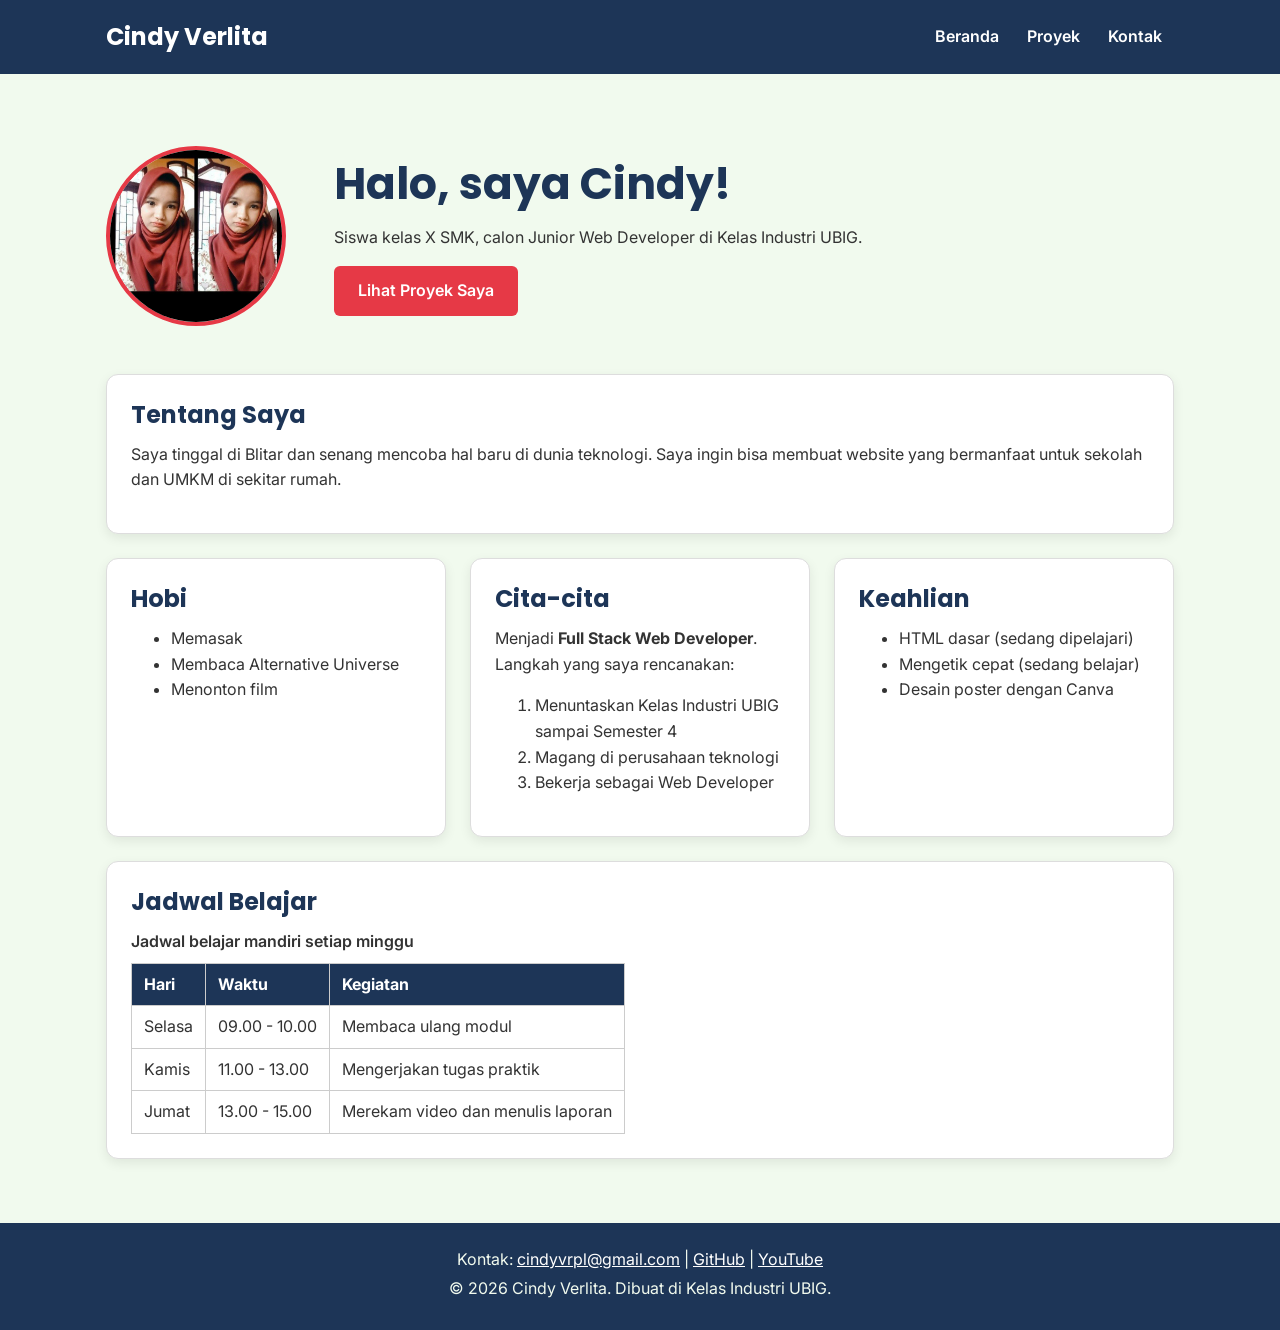
==== index.html @ b10b5de0 "feat: menambahkan html dan css" ====
<!DOCTYPE html>
<html lang="id">
<head>
  <meta charset="UTF-8">
  <meta name="viewport" content="width=device-width, initial-scale=1.0">
  <title>Cindy Verlita | Beranda</title>
  <link rel="preconnect" href="https://fonts.googleapis.com">
  <link rel="preconnect" href="https://fonts.gstatic.com" crossorigin>
  <link href="https://fonts.googleapis.com/css2?family=Inter:wght@400;600&family=Poppins:wght@600;700&display=swap" rel="stylesheet">
  <link rel="stylesheet" href="css/style.css">
</head>
<body>
  <header>
    <div class="container navbar">
      <h1>Cindy Verlita</h1>
      <nav class="menu-laptop">
        <ul>
          <li><a href="index.html">Beranda</a></li>
          <li><a href="proyek.html">Proyek</a></li>
          <li><a href="kontak.html">Kontak</a></li>
        </ul>
      </nav>
      <!-- Tantangan: menu ponsel yang bisa dibuka-tutup -->
      <details class="menu-ponsel">
        <summary>Menu</summary>
        <nav>
          <ul>
            <li><a href="index.html">Beranda</a></li>
            <li><a href="proyek.html">Proyek</a></li>
            <li><a href="kontak.html">Kontak</a></li>
          </ul>
        </nav>
      </details>
    </div>
  </header>

  <main>
    <div class="container">
      <section class="hero">
        <img src="img/photo tele.jpg" alt="Foto profil Cindy Verlita" width="180">
        <div>
          <h2>Halo, saya Cindy!</h2>
          <p>Siswa kelas X SMK, calon Junior Web Developer di Kelas Industri UBIG.</p>
          <a href="proyek.html" class="tombol">Lihat Proyek Saya</a>
        </div>
      </section>

      <section class="kartu">
        <h2>Tentang Saya</h2>
        <p>Saya tinggal di Blitar dan senang mencoba hal baru di dunia teknologi. Saya ingin bisa membuat website yang bermanfaat untuk sekolah dan UMKM di sekitar rumah.</p>
      </section>

      <div class="daftar-kartu">
        <section class="kartu">
          <h2>Hobi</h2>
          <ul>
            <li>Memasak</li>
            <li>Membaca Alternative Universe</li>
            <li>Menonton film</li>
          </ul>
        </section>

        <section class="kartu">
          <h2>Cita-cita</h2>
          <p>Menjadi <strong>Full Stack Web Developer</strong>. Langkah yang saya rencanakan:</p>
          <ol>
            <li>Menuntaskan Kelas Industri UBIG sampai Semester 4</li>
            <li>Magang di perusahaan teknologi</li>
            <li>Bekerja sebagai Web Developer</li>
          </ol>
        </section>

        <section class="kartu">
          <h2>Keahlian</h2>
          <ul>
            <li>HTML dasar (sedang dipelajari)</li>
            <li>Mengetik cepat (sedang belajar)</li>
            <li>Desain poster dengan Canva</li>
          </ul>
        </section>
      </div>

      <section class="kartu">
        <h2>Jadwal Belajar</h2>
        <table>
          <caption>Jadwal belajar mandiri setiap minggu</caption>
          <thead>
            <tr>
              <th>Hari</th>
              <th>Waktu</th>
              <th>Kegiatan</th>
            </tr>
          </thead>
          <tbody>
            <tr>
              <td>Selasa</td>
              <td>09.00 - 10.00</td>
              <td>Membaca ulang modul</td>
            </tr>
            <tr>
              <td>Kamis</td>
              <td>11.00 - 13.00</td>
              <td>Mengerjakan tugas praktik</td>
            </tr>
            <tr>
              <td>Jumat</td>
              <td>13.00 - 15.00</td>
              <td>Merekam video dan menulis laporan</td>
            </tr>
          </tbody>
        </table>
      </section>
    </div>
  </main>

  <footer>
    <p>Kontak: <a href="mailto:cindyvrpl@gmail.com">cindyvrpl@gmail.com</a> |
      <a href="https://github.com/cindyvrpl" target="_blank">GitHub</a> |
      <a href="https://www.youtube.com/channel/UC3Aw53bFFLuP7IsntxVZ1zw" target="_blank">YouTube</a></p>
    <p>&copy; 2026 Cindy Verlita. Dibuat di Kelas Industri UBIG.</p>
  </footer>
</body>
</html>
---- css/style.css ----
/* Gaya portofolio Andi Pratama
   Palet: #1D3557 (utama), #E63946 (aksen), #F1FAEE (latar)
   Huruf: Poppins (judul), Inter (isi)
   Tata letak: mobile first, titik ubah 768px (tablet) dan 1024px (laptop) */

/* 1. Reset */
* {
  box-sizing: border-box;
  margin: 0;
}

img {
  max-width: 100%;
  height: auto;
}

/* 2. Dasar halaman: warna dan huruf */
body {
  font-family: "Inter", Arial, sans-serif;
  font-size: 1rem;
  line-height: 1.6;
  color: #333333;
  background-color: #F1FAEE;
}

h1, h2, h3 {
  font-family: "Poppins", Arial, sans-serif;
  color: #1D3557;
  line-height: 1.3;
}

h2 {
  margin-bottom: 0.75rem;
}

p, ul, ol {
  margin-bottom: 1rem;
}

a {
  color: #E63946;
}

/* 3. Wadah, header, dan menu */
.container {
  max-width: 1100px;
  margin: 0 auto;
  padding: 0 1rem;
}

header {
  background-color: #1D3557;
  color: #FFFFFF;
  padding: 1rem 0;
}

header h1 {
  color: #FFFFFF;
  font-size: 1.5rem;
}

.navbar {
  display: flex;
  flex-wrap: wrap;
  justify-content: space-between;
  align-items: center;
  gap: 0.5rem;
}

nav ul {
  display: flex;
  gap: 0.25rem;
  padding: 0;
  margin: 0;
  list-style: none;
}

nav a {
  display: inline-block;
  padding: 0.5rem 0.75rem;
  border-radius: 6px;
  color: #FFFFFF;
  font-weight: 600;
  text-decoration: none;
}

/* Tantangan: menu ponsel buka-tutup dengan details */
.menu-laptop {
  display: none;
}

.menu-ponsel summary {
  padding: 0.5rem 0.75rem;
  border: 1px solid #FFFFFF;
  border-radius: 6px;
  font-weight: 600;
  cursor: pointer;
}

.menu-ponsel ul {
  flex-direction: column;
  margin-top: 0.5rem;
}

/* 4. Isi utama, hero, dan kartu */
main {
  padding: 1.5rem 0;
}

.hero {
  display: flex;
  flex-direction: column;
  align-items: center;
  gap: 1.5rem;
  padding: 1rem 0 2rem;
  text-align: center;
}

.hero img {
  border: 4px solid #E63946;
  border-radius: 50%;
}

.hero h2 {
  font-size: 2rem;
}

.tombol {
  display: inline-block;
  padding: 0.75rem 1.5rem;
  border-radius: 6px;
  background-color: #E63946;
  color: #FFFFFF;
  font-weight: 600;
  text-decoration: none;
}

.kartu {
  background-color: #FFFFFF;
  padding: 1rem;
  margin-bottom: 1.5rem;
  border: 1px solid #DDDDDD;
  border-radius: 12px;
  box-shadow: 0 4px 12px rgba(0, 0, 0, 0.08);
}

.daftar-kartu {
  display: flex;
  flex-wrap: wrap;
  gap: 1.5rem;
  margin-bottom: 1.5rem;
}

.daftar-kartu .kartu {
  flex: 1 1 280px;
  margin-bottom: 0;
}

article img {
  border-radius: 8px;
  border: 1px solid #DDDDDD;
}

/* 5. Tabel */
table {
  border-collapse: collapse;
}

caption {
  font-weight: 600;
  text-align: left;
  margin-bottom: 0.5rem;
}

th, td {
  border: 1px solid #CCCCCC;
  padding: 0.5rem 0.75rem;
  text-align: left;
}

th {
  background-color: #1D3557;
  color: #FFFFFF;
}

/* 6. Form */
label {
  font-weight: 600;
}

input, select, textarea {
  width: 100%;
  max-width: 22rem;
  padding: 0.6rem;
  margin-top: 0.25rem;
  border: 1px solid #CCCCCC;
  border-radius: 6px;
  font-family: inherit;
  font-size: 1rem;
}

button {
  padding: 0.75rem 1.5rem;
  border: none;
  border-radius: 6px;
  background-color: #E63946;
  color: #FFFFFF;
  font-family: inherit;
  font-size: 1rem;
  font-weight: 600;
  cursor: pointer;
}

/* 7. Footer */
footer {
  background-color: #1D3557;
  color: #F1FAEE;
  text-align: center;
  padding: 1.5rem;
}

footer p {
  margin-bottom: 0.25rem;
}

footer a {
  color: #FFFFFF;
}

/* 8. Tablet: lebar layar 768px ke atas */
@media (min-width: 768px) {
  .menu-laptop {
    display: block;
  }

  .menu-ponsel {
    display: none;
  }

  .hero {
    flex-direction: row;
    padding: 2rem 0 3rem;
    text-align: left;
  }

  .kartu {
    padding: 1.5rem;
  }
}

/* 9. Laptop: lebar layar 1024px ke atas */
@media (min-width: 1024px) {
  main {
    padding: 2.5rem 0;
  }

  .hero {
    gap: 3rem;
  }

  .hero h2 {
    font-size: 2.75rem;
  }
}
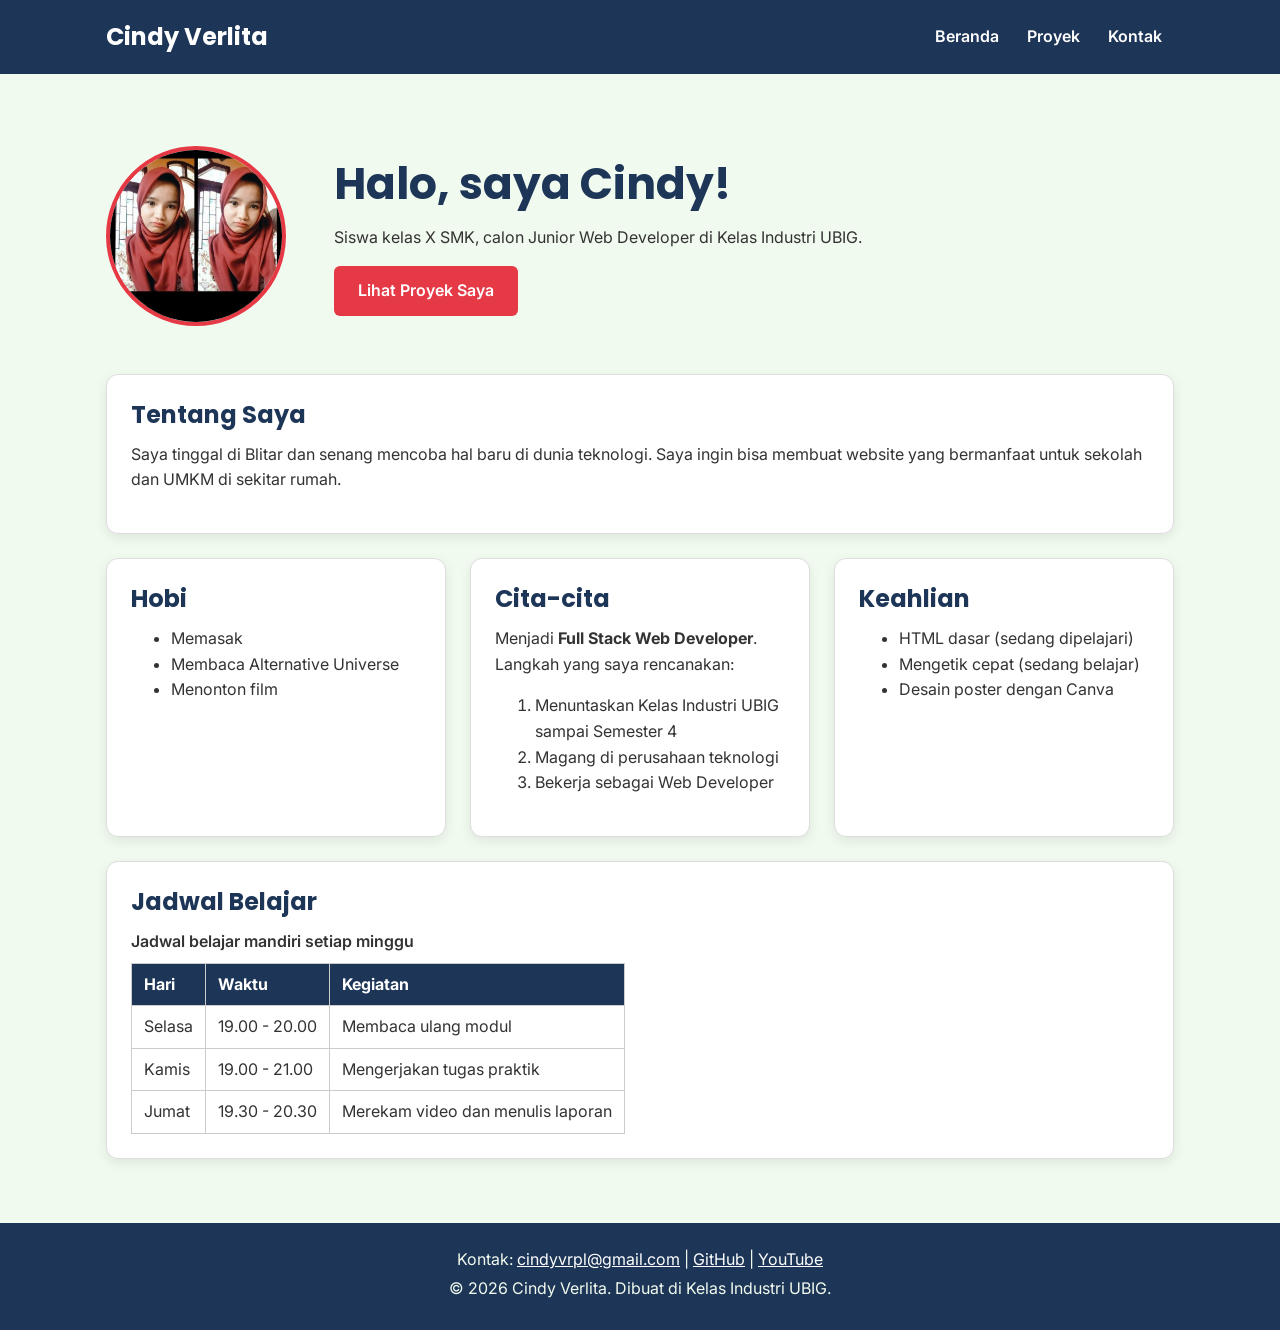
==== commit f197d578: "memperbaiki kesalahan" ====
--- a/index.html
+++ b/index.html
@@ -94,17 +94,17 @@
           <tbody>
             <tr>
               <td>Selasa</td>
-              <td>09.00 - 10.00</td>
+              <td>19.00 - 20.00</td>
               <td>Membaca ulang modul</td>
             </tr>
             <tr>
               <td>Kamis</td>
-              <td>11.00 - 13.00</td>
+              <td>19.00 - 21.00</td>
               <td>Mengerjakan tugas praktik</td>
             </tr>
             <tr>
               <td>Jumat</td>
-              <td>13.00 - 15.00</td>
+              <td>19.30 - 20.30</td>
               <td>Merekam video dan menulis laporan</td>
             </tr>
           </tbody>
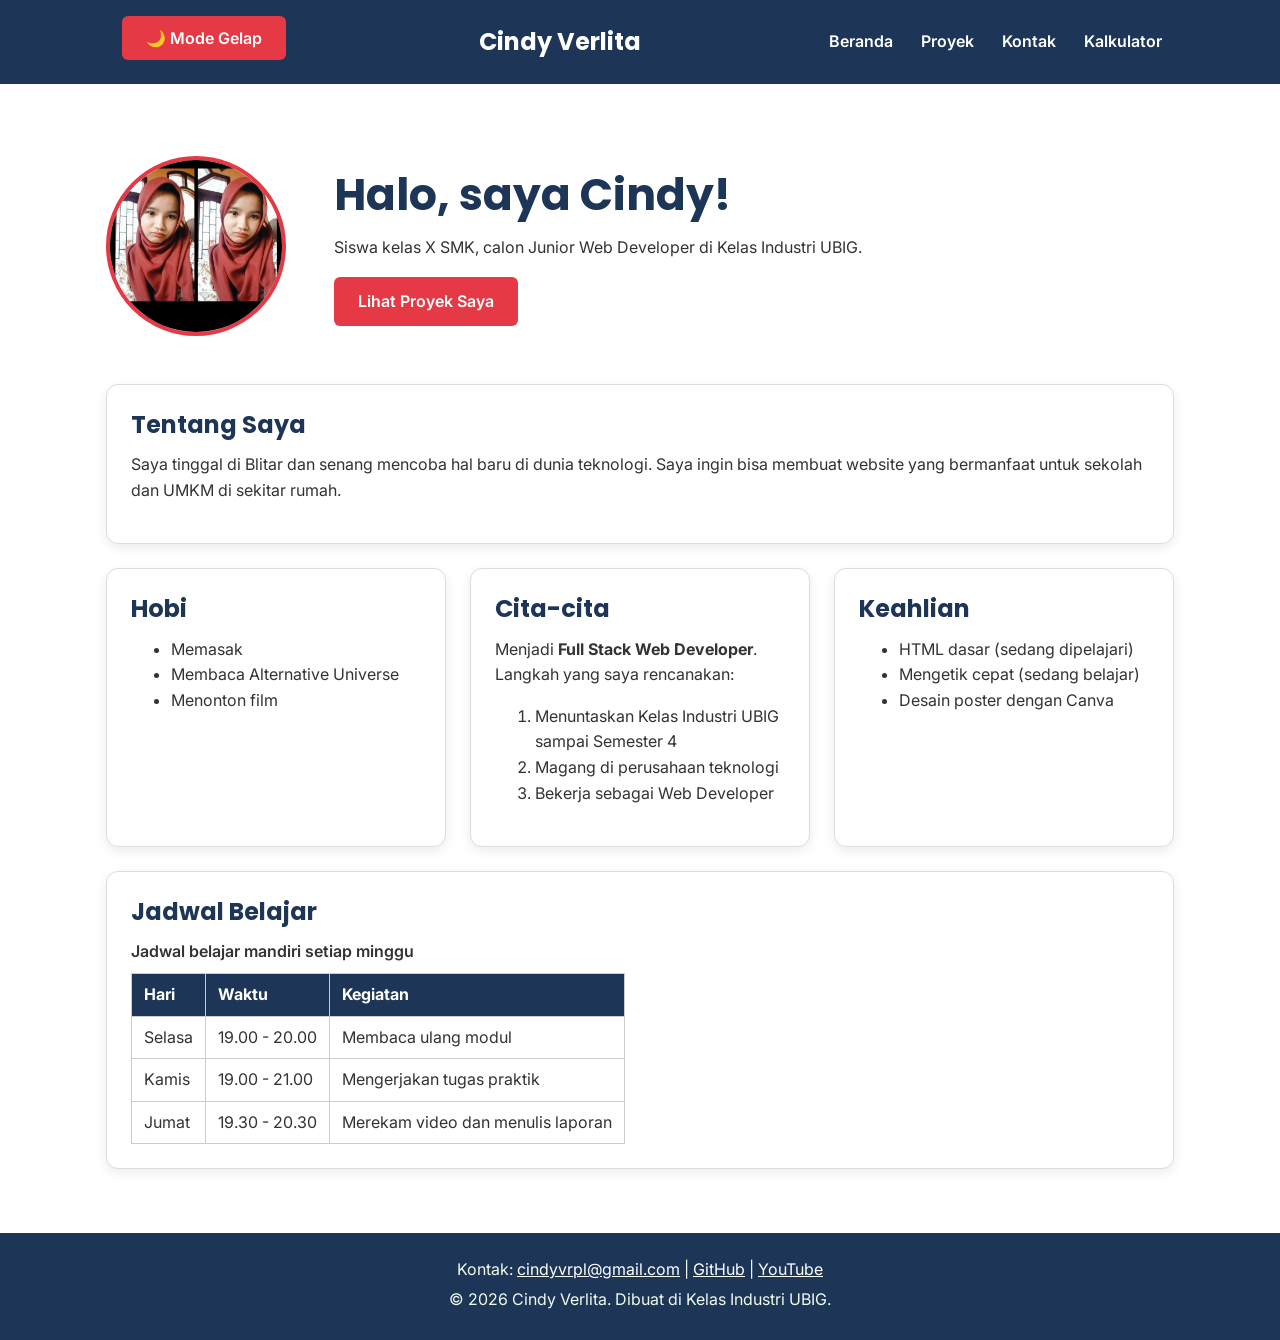
==== commit e710c870: "feat: menambahkan dan mengganti code sesuai dengan modul" ====
--- a/index.html
+++ b/index.html
@@ -8,16 +8,19 @@
   <link rel="preconnect" href="https://fonts.gstatic.com" crossorigin>
   <link href="https://fonts.googleapis.com/css2?family=Inter:wght@400;600&family=Poppins:wght@600;700&display=swap" rel="stylesheet">
   <link rel="stylesheet" href="css/style.css">
+  <script src="latihan.js" defer></script>
 </head>
 <body>
   <header>
     <div class="container navbar">
+      <button id="tombolTema" type="button">🌙 Mode Gelap</button>
       <h1>Cindy Verlita</h1>
       <nav class="menu-laptop">
         <ul>
           <li><a href="index.html">Beranda</a></li>
           <li><a href="proyek.html">Proyek</a></li>
           <li><a href="kontak.html">Kontak</a></li>
+          <li><a href="kalkulator.html">Kalkulator</a></li>
         </ul>
       </nav>
       <!-- Tantangan: menu ponsel yang bisa dibuka-tutup -->
@@ -28,6 +31,7 @@
             <li><a href="index.html">Beranda</a></li>
             <li><a href="proyek.html">Proyek</a></li>
             <li><a href="kontak.html">Kontak</a></li>
+            <li><a href="kalkulator.html">Kalkulator</a></li>
           </ul>
         </nav>
       </details>
@@ -119,5 +123,6 @@
       <a href="https://www.youtube.com/channel/UC3Aw53bFFLuP7IsntxVZ1zw" target="_blank">YouTube</a></p>
     <p>&copy; 2026 Cindy Verlita. Dibuat di Kelas Industri UBIG.</p>
   </footer>
+  <script src="tema.js"></script>
 </body>
 </html>
--- a/css/style.css
+++ b/css/style.css
@@ -262,3 +262,53 @@
     font-size: 2.75rem;
   }
 }
+body {
+  background-color: #FFFFFF;
+  color: #333333;
+}
+
+body.dark-mode {
+  background-color: #171B22;
+  color: #E8EAF0;
+}
+
+body.dark-mode h1,
+body.dark-mode h2,
+body.dark-mode h3,
+body.dark-mode p,
+body.dark-mode li,
+body.dark-mode label,
+body.dark-mode caption {
+  color: #E8EAF0;
+}
+
+body.dark-mode .kartu {
+  background-color: #242B35;
+  color: #E8EAF0;
+  border-color: #414B58;
+}
+
+body.dark-mode main a:not(.tombol) {
+  color: #FF9A9E;
+}
+
+body.dark-mode input,
+body.dark-mode select,
+body.dark-mode textarea {
+  background-color: #171B22;
+  color: #E8EAF0;
+  border-color: #596575;
+}
+
+body.dark-mode th {
+  background-color: #303B49;
+}
+
+body.dark-mode th,
+body.dark-mode td {
+  border-color: #596575;
+}
+
+#tombolTema {
+  margin: 0 1rem 0.5rem;
+}
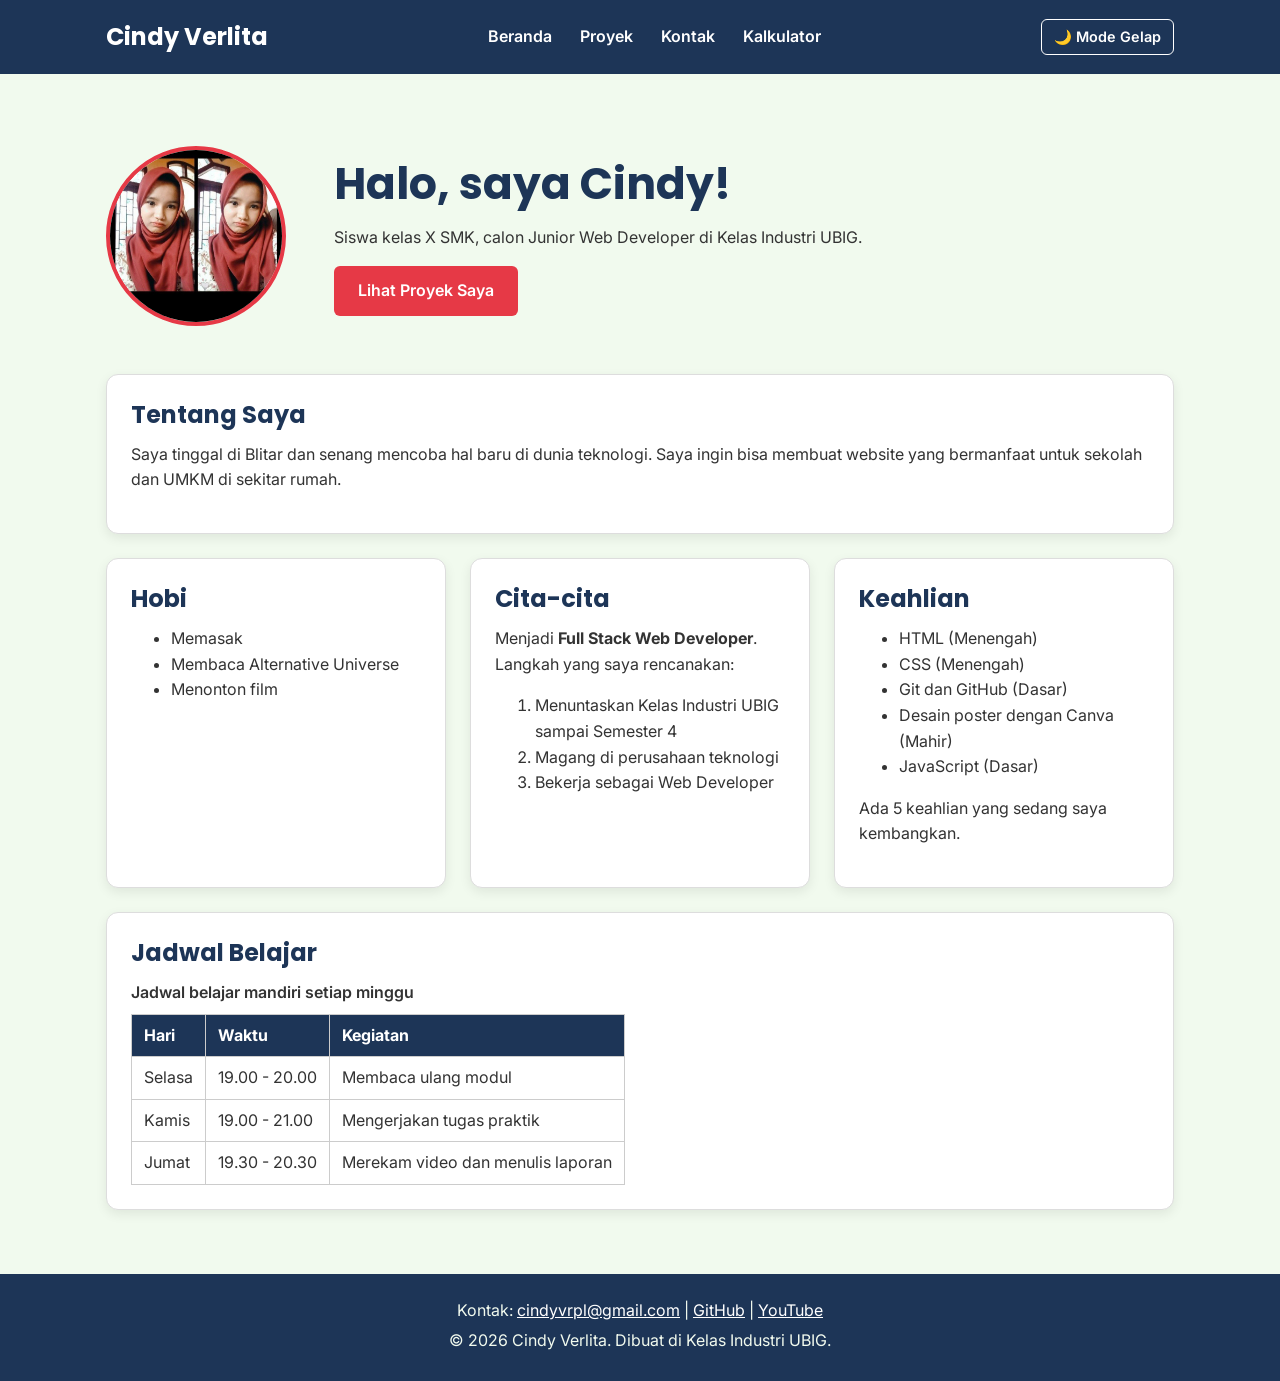
==== commit 0e179937: "memperbarui portofolio" ====
--- a/index.html
+++ b/index.html
@@ -8,12 +8,11 @@
   <link rel="preconnect" href="https://fonts.gstatic.com" crossorigin>
   <link href="https://fonts.googleapis.com/css2?family=Inter:wght@400;600&family=Poppins:wght@600;700&display=swap" rel="stylesheet">
   <link rel="stylesheet" href="css/style.css">
-  <script src="latihan.js" defer></script>
+  <script src="js/main.js" defer></script>
 </head>
 <body>
   <header>
     <div class="container navbar">
-      <button id="tombolTema" type="button">🌙 Mode Gelap</button>
       <h1>Cindy Verlita</h1>
       <nav class="menu-laptop">
         <ul>
@@ -35,6 +34,7 @@
           </ul>
         </nav>
       </details>
+          <button id="tombol-tema" type="button">🌙 Mode Gelap</button>
     </div>
   </header>
 
@@ -76,11 +76,8 @@
 
         <section class="kartu">
           <h2>Keahlian</h2>
-          <ul>
-            <li>HTML dasar (sedang dipelajari)</li>
-            <li>Mengetik cepat (sedang belajar)</li>
-            <li>Desain poster dengan Canva</li>
-          </ul>
+          <ul id="daftar-skill"></ul>
+          <p id="jumlah-skill"></p>
         </section>
       </div>
 
@@ -123,6 +120,5 @@
       <a href="https://www.youtube.com/channel/UC3Aw53bFFLuP7IsntxVZ1zw" target="_blank">YouTube</a></p>
     <p>&copy; 2026 Cindy Verlita. Dibuat di Kelas Industri UBIG.</p>
   </footer>
-  <script src="tema.js"></script>
 </body>
 </html>
--- a/css/style.css
+++ b/css/style.css
@@ -210,6 +210,9 @@
   font-weight: 600;
   cursor: pointer;
 }
+.keterangan {
+  font-size: 0.875rem;
+}
 
 /* 7. Footer */
 footer {
@@ -262,53 +265,90 @@
     font-size: 2.75rem;
   }
 }
-body {
+/* 10. Tema gelap */
+body.gelap {
+  background-color: #171B22;
+  color: #E8EAF0;
+}
+
+body.gelap h1,
+body.gelap h2,
+body.gelap h3,
+body.gelap p,
+body.gelap li,
+body.gelap label,
+body.gelap caption {
+  color: #E8EAF0;
+}
+
+body.gelap .kartu {
+  background-color: #242B35;
+  color: #E8EAF0;
+  border-color: #414B58;
+}
+
+body.gelap main a:not(.tombol) {
+  color: #FF9A9E;
+}
+
+body.gelap input,
+body.gelap select,
+body.gelap textarea {
+  background-color: #171B22;
+  color: #E8EAF0;
+  border-color: #596575;
+}
+
+body.gelap th {
+  background-color: #303B49;
+}
+
+body.gelap th,
+body.gelap td {
+  border-color: #596575;
+}
+
+#tombol-tema {
+  margin: 0;
+  padding: 0.5rem 0.75rem;
+  background-color: transparent;
+  color: #FFFFFF;
+  border: 1px solid #FFFFFF;
+  border-radius: 6px;
+  font-size: 0.9rem;
+  cursor: pointer;
+}
+/* Filter Proyek */
+.filter {
+  display: flex;
+  flex-wrap: wrap;
+  gap: 0.5rem;
+  margin-bottom: 1rem;
+}
+
+.tombol-filter {
+  padding: 0.5rem 1rem;
+  border: 2px solid #CCCCCC;
   background-color: #FFFFFF;
-  color: #333333;
-}
-
-body.dark-mode {
-  background-color: #171B22;
-  color: #E8EAF0;
-}
-
-body.dark-mode h1,
-body.dark-mode h2,
-body.dark-mode h3,
-body.dark-mode p,
-body.dark-mode li,
-body.dark-mode label,
-body.dark-mode caption {
-  color: #E8EAF0;
-}
-
-body.dark-mode .kartu {
+  color: #1D3557;
+}
+
+/* Tombol filter aktif */
+.tombol-filter.aktif {
+  background-color: #E63946;
+  color: #FFFFFF;
+  border-color: #E63946;
+}
+
+/* Mode gelap */
+body.gelap .tombol-filter {
   background-color: #242B35;
   color: #E8EAF0;
-  border-color: #414B58;
-}
-
-body.dark-mode main a:not(.tombol) {
-  color: #FF9A9E;
-}
-
-body.dark-mode input,
-body.dark-mode select,
-body.dark-mode textarea {
-  background-color: #171B22;
-  color: #E8EAF0;
   border-color: #596575;
 }
 
-body.dark-mode th {
-  background-color: #303B49;
-}
-
-body.dark-mode th,
-body.dark-mode td {
-  border-color: #596575;
-}
-
-#tombolTema {
-  margin: 0 1rem 0.5rem;
+body.gelap .tombol-filter.aktif {
+  background-color: #E63946;
+  color: #FFFFFF;
+  border-color: #E63946;
 }
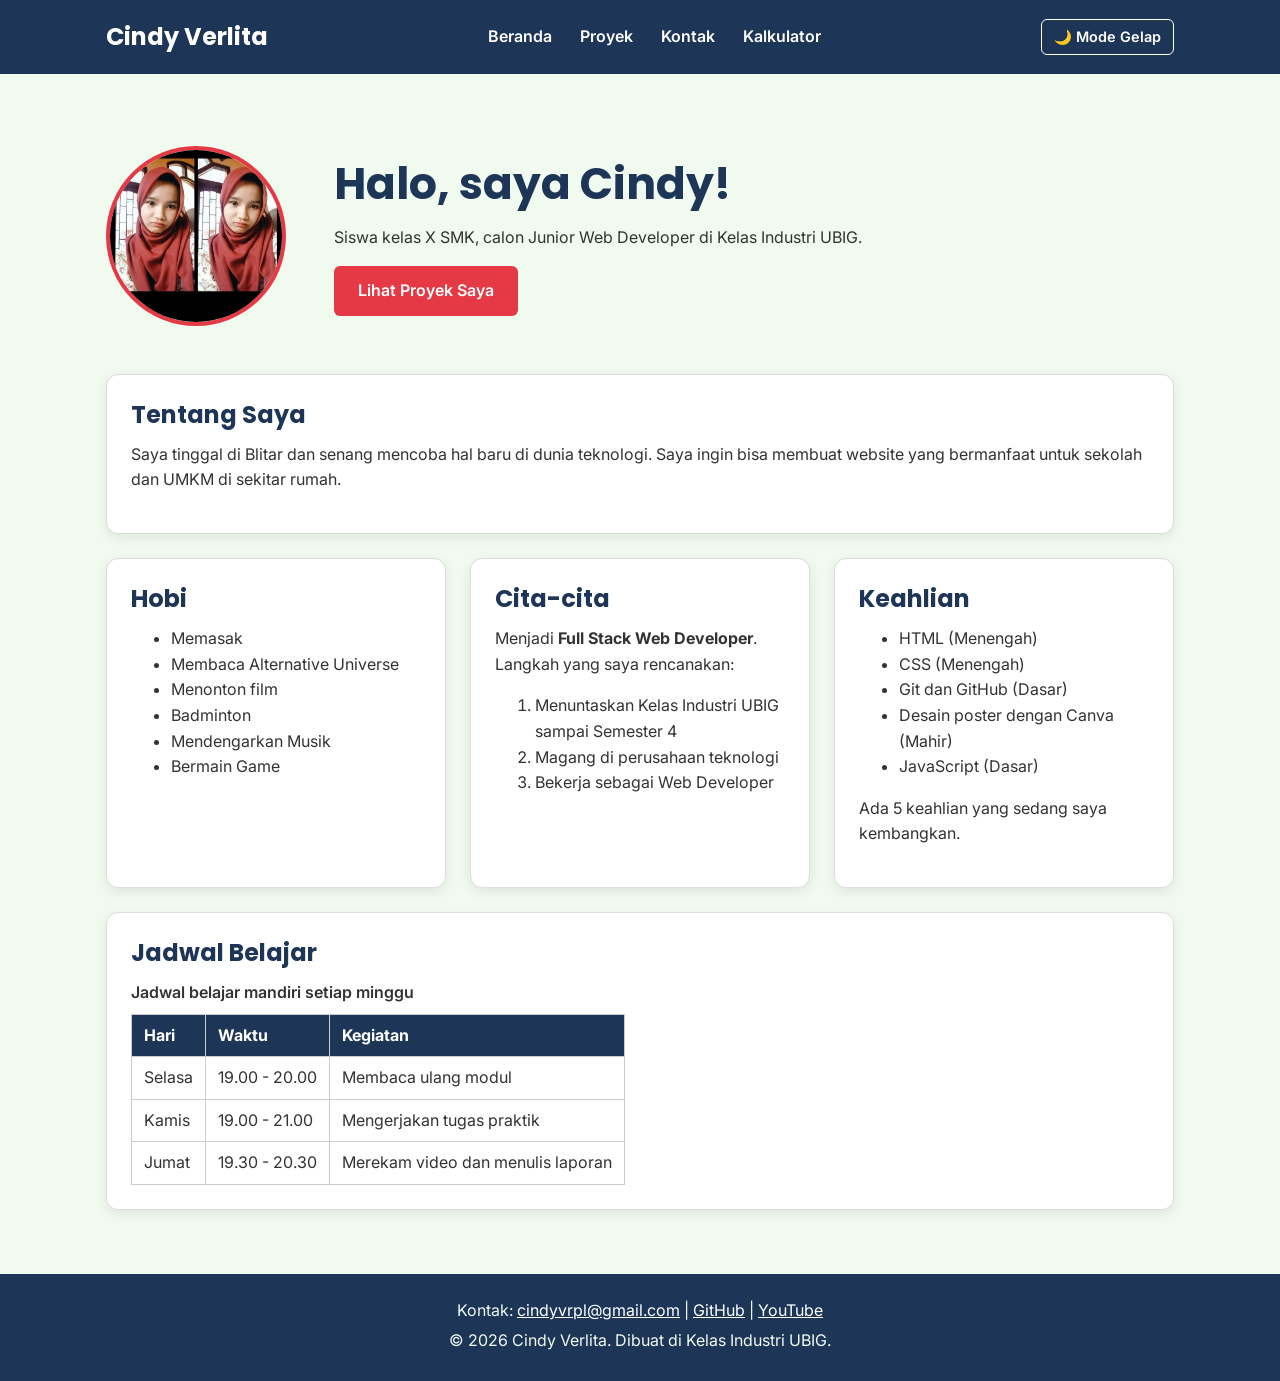
==== commit 1ae0b1af: "fix: memperbaiki tombol repositori dan menambahkan hobi" ====
--- a/index.html
+++ b/index.html
@@ -61,6 +61,9 @@
             <li>Memasak</li>
             <li>Membaca Alternative Universe</li>
             <li>Menonton film</li>
+            <li>Badminton</li>
+            <li>Mendengarkan Musik</li>
+            <li>Bermain Game</li>
           </ul>
         </section>
 
--- a/css/style.css
+++ b/css/style.css
@@ -351,4 +351,8 @@
   background-color: #E63946;
   color: #FFFFFF;
   border-color: #E63946;
-}+}
+
+.tersembunyi {
+  display: none;
+}
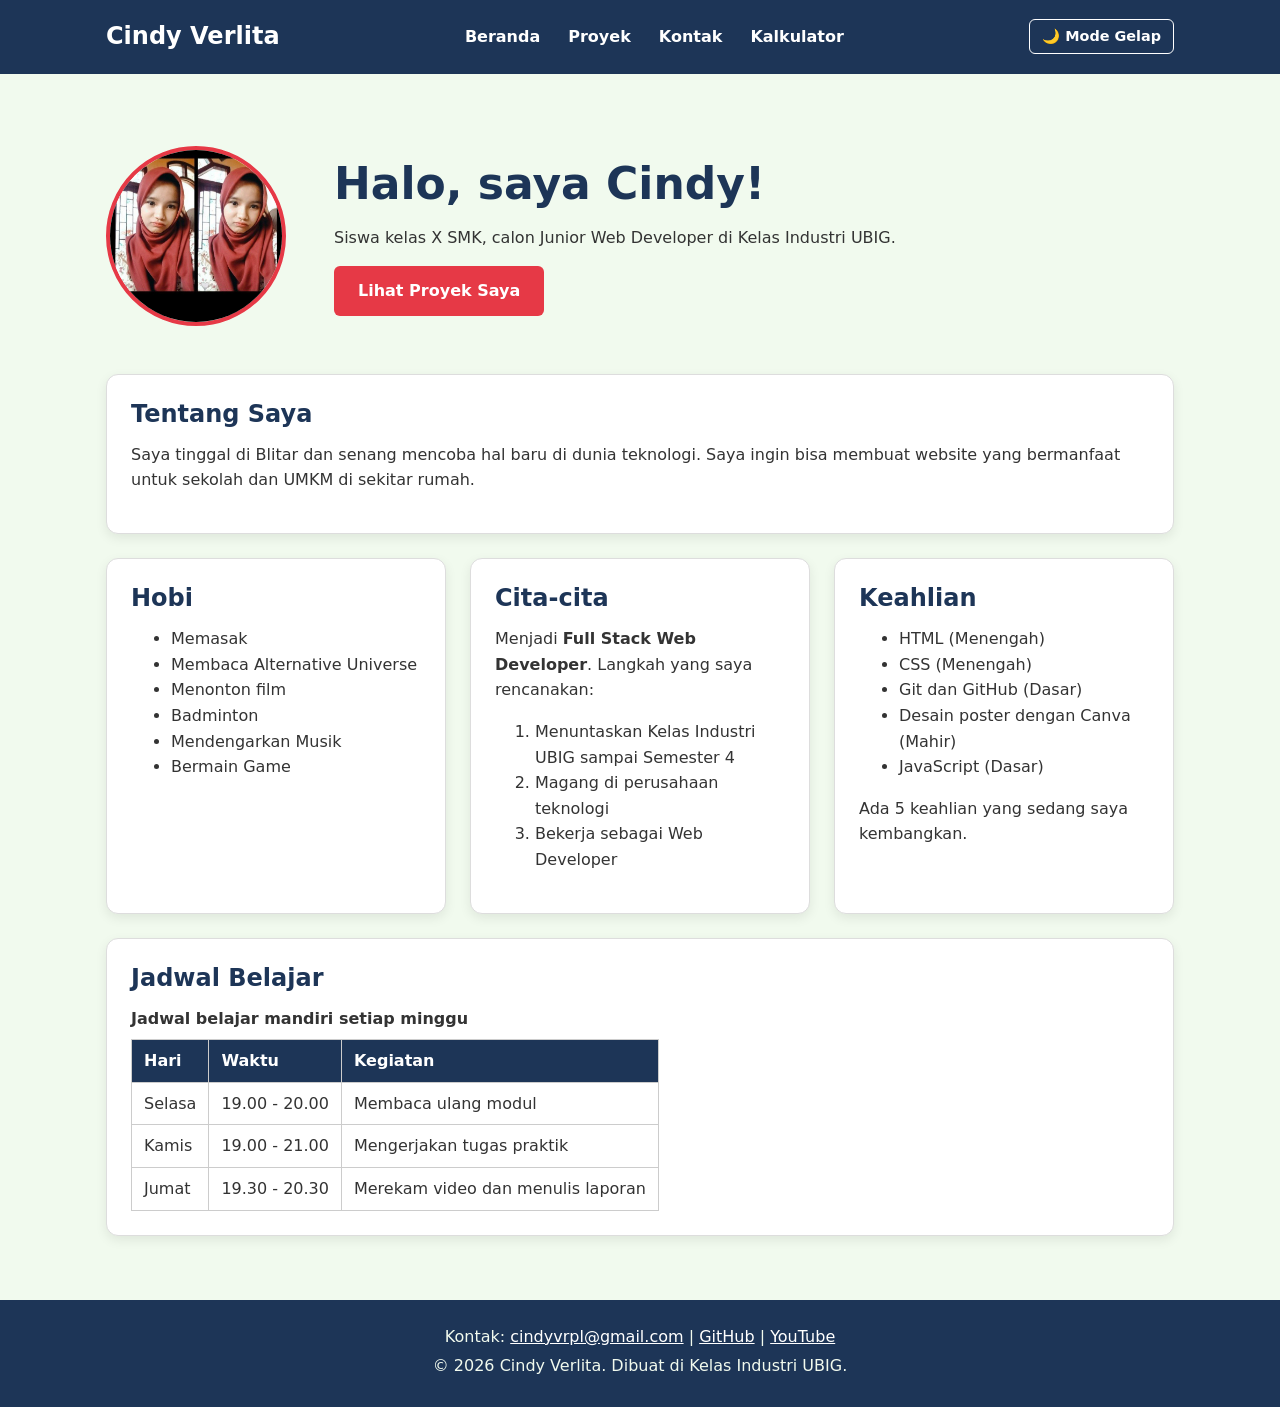
==== commit af71dcf0: "Optimize homepage font loading" ====
--- a/index.html
+++ b/index.html
@@ -4,9 +4,7 @@
   <meta charset="UTF-8">
   <meta name="viewport" content="width=device-width, initial-scale=1.0">
   <title>Cindy Verlita | Beranda</title>
-  <link rel="preconnect" href="https://fonts.googleapis.com">
-  <link rel="preconnect" href="https://fonts.gstatic.com" crossorigin>
-  <link href="https://fonts.googleapis.com/css2?family=Inter:wght@400;600&family=Poppins:wght@600;700&display=swap" rel="stylesheet">
+
   <link rel="stylesheet" href="css/style.css">
   <script src="js/main.js" defer></script>
 </head>
--- a/css/style.css
+++ b/css/style.css
@@ -16,7 +16,7 @@
 
 /* 2. Dasar halaman: warna dan huruf */
 body {
-  font-family: "Inter", Arial, sans-serif;
+  font-family:  system-ui, -apple-system, "Segoe UI", sans-serif;
   font-size: 1rem;
   line-height: 1.6;
   color: #333333;
@@ -24,7 +24,7 @@
 }
 
 h1, h2, h3 {
-  font-family: "Poppins", Arial, sans-serif;
+  font-family: system-ui, -apple-system, "Segoe UI", sans-serif;
   color: #1D3557;
   line-height: 1.3;
 }
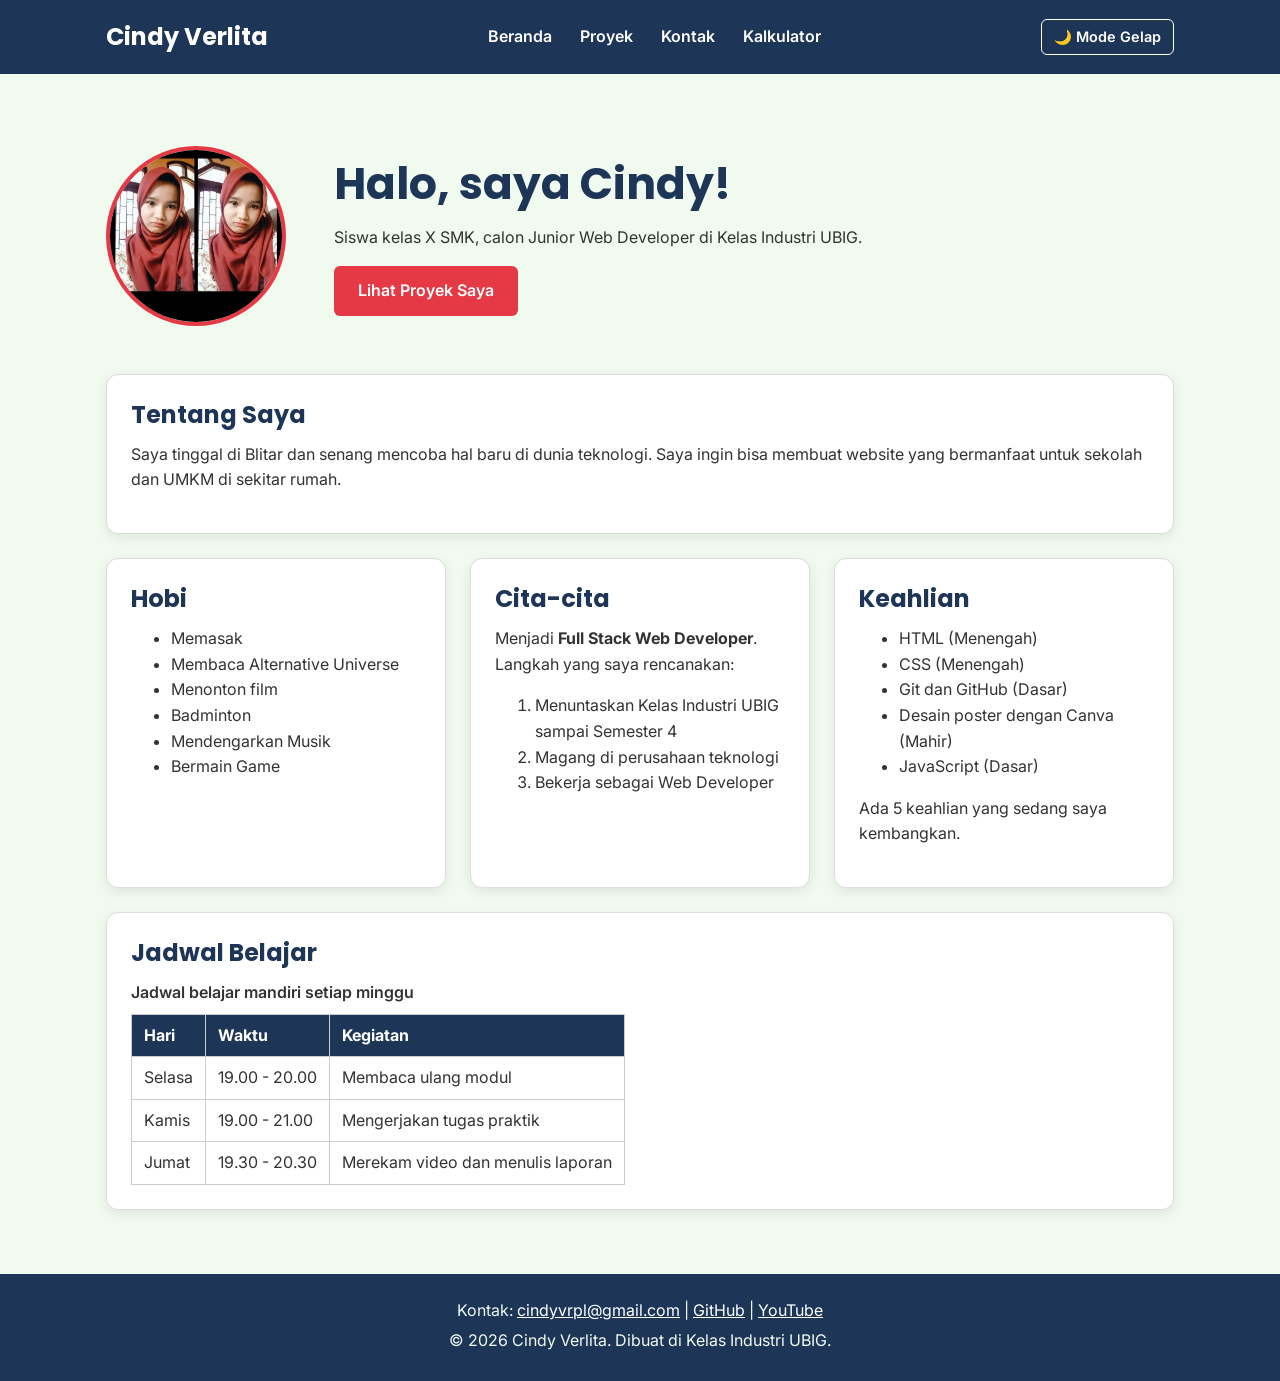
==== commit eed2ea26: "Restore original website fonts" ====
--- a/index.html
+++ b/index.html
@@ -4,7 +4,9 @@
   <meta charset="UTF-8">
   <meta name="viewport" content="width=device-width, initial-scale=1.0">
   <title>Cindy Verlita | Beranda</title>
-
+  <link rel="preconnect" href="https://fonts.googleapis.com">
+  <link rel="preconnect" href="https://fonts.gstatic.com" crossorigin>
+  <link href="https://fonts.googleapis.com/css2?family=Inter:wght@400;600&family=Poppins:wght@600;700&display=swap" rel="stylesheet">
   <link rel="stylesheet" href="css/style.css">
   <script src="js/main.js" defer></script>
 </head>
--- a/css/style.css
+++ b/css/style.css
@@ -16,7 +16,7 @@
 
 /* 2. Dasar halaman: warna dan huruf */
 body {
-  font-family:  system-ui, -apple-system, "Segoe UI", sans-serif;
+  font-family: "Inter", Arial, sans-serif;
   font-size: 1rem;
   line-height: 1.6;
   color: #333333;
@@ -24,7 +24,7 @@
 }
 
 h1, h2, h3 {
-  font-family: system-ui, -apple-system, "Segoe UI", sans-serif;
+  font-family: "Poppins", Arial, sans-serif;
   color: #1D3557;
   line-height: 1.3;
 }
